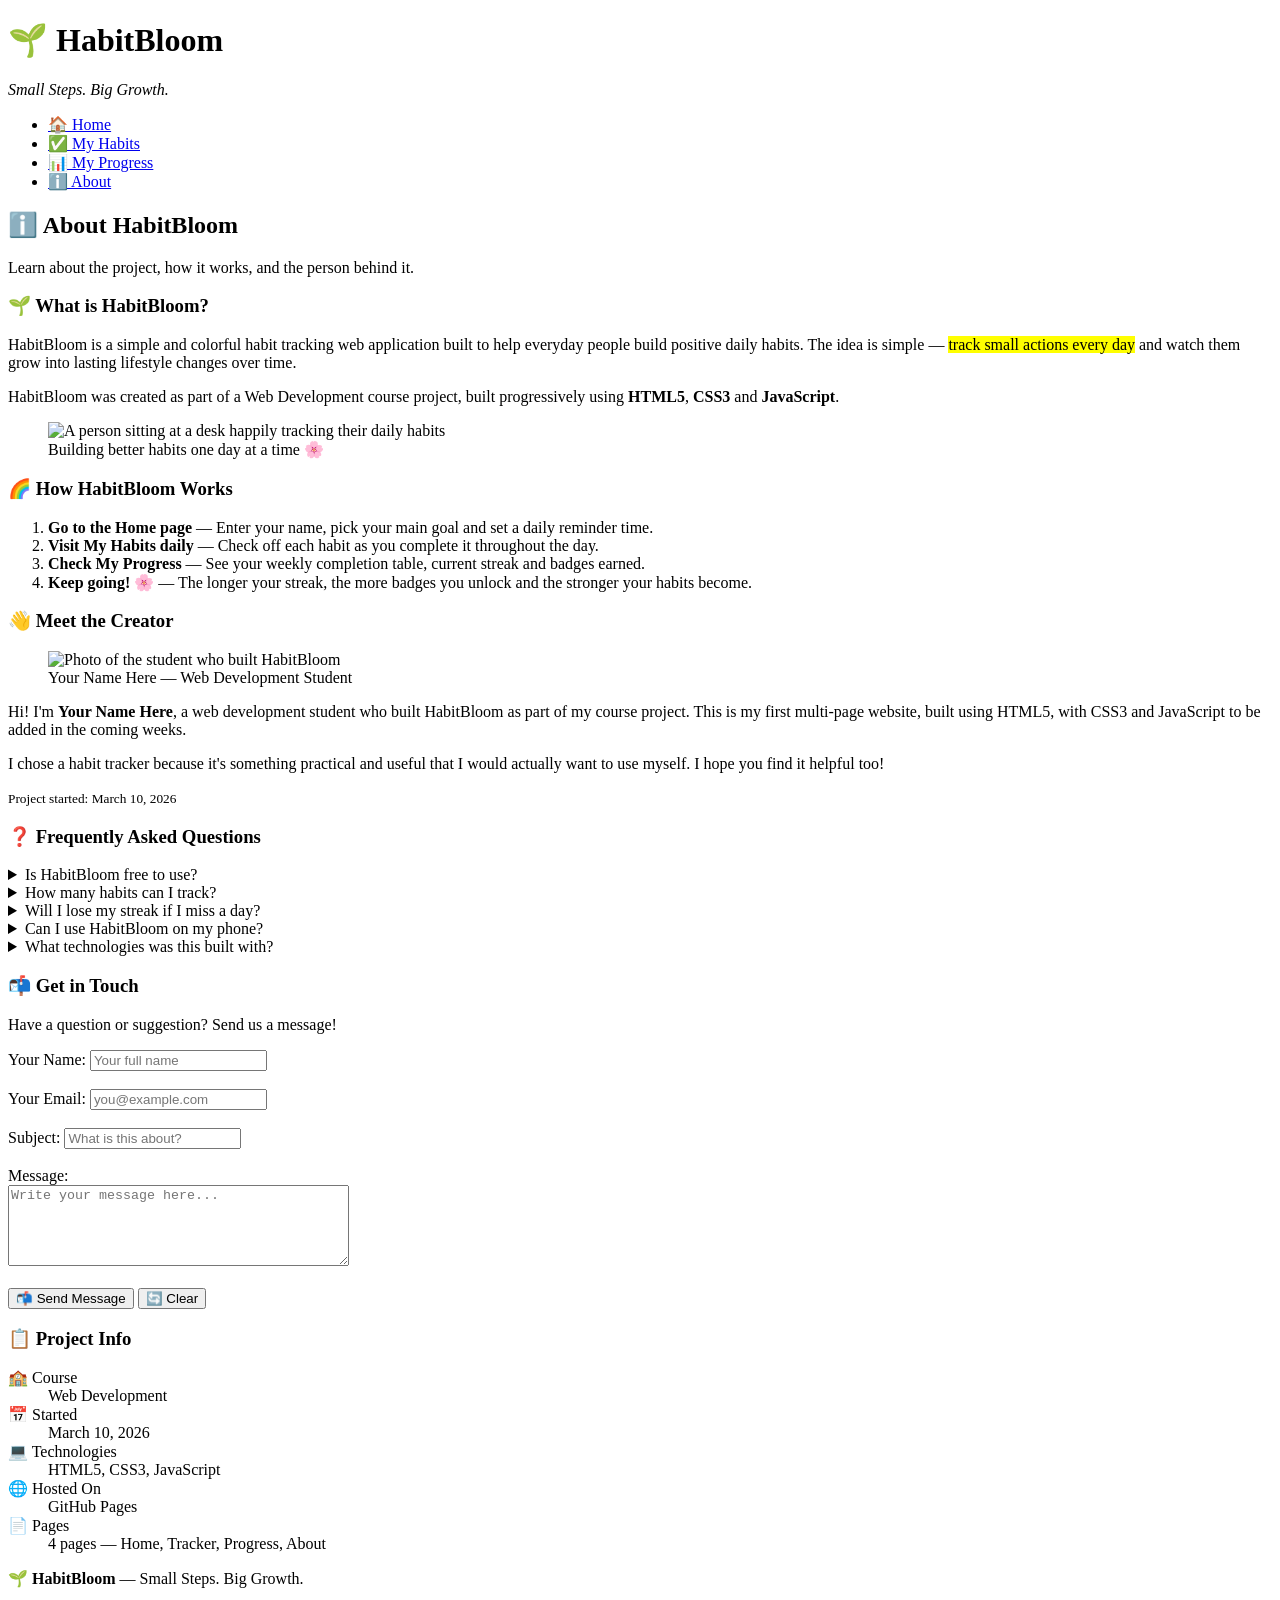
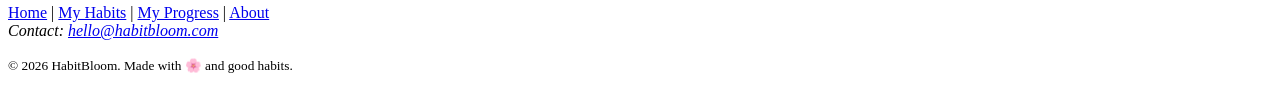
==== about.html @ acc13fea "Week 2 - All 4 HTML pages complete" ====
<!DOCTYPE html>
<!-- DOCTYPE tells the browser this is an HTML5 document -->
<html lang="en">

<head>
  <meta charset="UTF-8" />
  <meta name="viewport" content="width=device-width, initial-scale=1.0" />
  <meta name="description" content="HabitBloom - Learn about the app, how it works, and get in touch with us." />
  <meta name="author" content="Your Name Here" />
  <title>HabitBloom 🌱 | About</title>
  <!-- Stylesheet link — you will create this in Weeks 2-3 -->
  <!-- <link rel="stylesheet" href="style.css" /> -->
</head>

<body>

  <!-- ===== HEADER: Same across all pages ===== -->
  <header>
    <h1>🌱 HabitBloom</h1>
    <p><em>Small Steps. Big Growth.</em></p>

    <!-- NAV: Main navigation menu -->
    <nav>
      <ul>
        <li><a href="index.html">🏠 Home</a></li>
        <li><a href="tracker.html">✅ My Habits</a></li>
        <li><a href="progress.html">📊 My Progress</a></li>
        <li><a href="about.html">ℹ️ About</a></li>
      </ul>
    </nav>
  </header>

  <!-- ===== MAIN: Page content ===== -->
  <main>

    <!-- SECTION: Page heading -->
    <section id="about-header">
      <h2>ℹ️ About HabitBloom</h2>
      <p>Learn about the project, how it works, and the person behind it.</p>
    </section>

    <!-- SECTION: About the project -->
    <section id="about-project">
      <h3>🌱 What is HabitBloom?</h3>
      <p>
        HabitBloom is a simple and colorful habit tracking web application
        built to help everyday people build positive daily habits. The idea is
        simple — <mark>track small actions every day</mark> and watch them grow
        into lasting lifestyle changes over time.
      </p>
      <p>
        HabitBloom was created as part of a Web Development course project,
        built progressively using <strong>HTML5</strong>, <strong>CSS3</strong>
        and <strong>JavaScript</strong>.
      </p>

      <!-- FIGURE: About image -->
      <figure>
        <img
          src="images/about-banner.png"
          alt="A person sitting at a desk happily tracking their daily habits"
          width="500"
          height="250"
        />
        <figcaption>Building better habits one day at a time 🌸</figcaption>
      </figure>
    </section>

    <!-- SECTION: How it works — step by step -->
    <section id="how-it-works">
      <h3>🌈 How HabitBloom Works</h3>
      <ol>
        <li>
          <strong>Go to the Home page</strong> — Enter your name, pick your
          main goal and set a daily reminder time.
        </li>
        <li>
          <strong>Visit My Habits daily</strong> — Check off each habit as you
          complete it throughout the day.
        </li>
        <li>
          <strong>Check My Progress</strong> — See your weekly completion
          table, current streak and badges earned.
        </li>
        <li>
          <strong>Keep going! 🌸</strong> — The longer your streak, the more
          badges you unlock and the stronger your habits become.
        </li>
      </ol>
    </section>

    <!-- SECTION: Meet the creator -->
    <section id="meet-creator">
      <h3>👋 Meet the Creator</h3>

      <!-- ARTICLE: Student bio -->
      <article>
        <figure>
          <img
            src="images/creator-photo.png"
            alt="Photo of the student who built HabitBloom"
            width="150"
            height="150"
          />
          <figcaption>Your Name Here — Web Development Student</figcaption>
        </figure>
        <p>
          Hi! I'm <strong>Your Name Here</strong>, a web development student
          who built HabitBloom as part of my course project. This is my first
          multi-page website, built using HTML5, with CSS3 and JavaScript to
          be added in the coming weeks.
        </p>
        <p>
          I chose a habit tracker because it's something practical and useful
          that I would actually want to use myself. I hope you find it helpful
          too!
        </p>
        <!-- TIME: Project start date -->
        <p>
          <small>Project started: <time datetime="2026-03-10">March 10, 2026</time></small>
        </p>
      </article>
    </section>

    <!-- SECTION: FAQ -->
    <section id="faq">
      <h3>❓ Frequently Asked Questions</h3>

      <!-- DETAILS / SUMMARY: Expandable FAQ items -->
      <details>
        <summary>Is HabitBloom free to use?</summary>
        <p>Yes! HabitBloom is completely free. No account or credit card needed.</p>
      </details>

      <details>
        <summary>How many habits can I track?</summary>
        <p>You can track up to 10 habits at a time.</p>
      </details>

      <details>
        <summary>Will I lose my streak if I miss a day?</summary>
        <p>Yes, but don't worry — your best streak is always saved on your progress page.</p>
      </details>

      <details>
        <summary>Can I use HabitBloom on my phone?</summary>
        <p>Absolutely! HabitBloom is designed to work on all screen sizes.</p>
      </details>

      <details>
        <summary>What technologies was this built with?</summary>
        <p>
          HabitBloom is built with HTML5 (Week 1-2), CSS3 (Week 2-3) and
          JavaScript (Week 4-5) as part of a web development course project.
        </p>
      </details>
    </section>

    <!-- SECTION: Contact form -->
    <section id="contact">
      <h3>📬 Get in Touch</h3>
      <p>Have a question or suggestion? Send us a message!</p>

      <form action="about.html" method="get">

        <!-- Name -->
        <label for="contactName">Your Name:</label>
        <input
          type="text"
          id="contactName"
          name="contactName"
          placeholder="Your full name"
          maxlength="50"
          required
        />
        <br /><br />

        <!-- Email -->
        <label for="contactEmail">Your Email:</label>
        <input
          type="email"
          id="contactEmail"
          name="contactEmail"
          placeholder="you@example.com"
          required
        />
        <br /><br />

        <!-- Subject -->
        <label for="contactSubject">Subject:</label>
        <input
          type="text"
          id="contactSubject"
          name="contactSubject"
          list="subjectOptions"
          placeholder="What is this about?"
        />
        <datalist id="subjectOptions">
          <option value="General Question"></option>
          <option value="Bug Report"></option>
          <option value="Feature Suggestion"></option>
          <option value="Other"></option>
        </datalist>
        <br /><br />

        <!-- Message -->
        <label for="contactMessage">Message:</label>
        <br />
        <textarea
          id="contactMessage"
          name="contactMessage"
          rows="5"
          cols="40"
          placeholder="Write your message here..."
          maxlength="500"
          required
        ></textarea>
        <br /><br />

        <button type="submit">📬 Send Message</button>
        <button type="reset">🔄 Clear</button>
      </form>
    </section>

    <!-- ASIDE: Project info summary -->
    <aside>
      <h3>📋 Project Info</h3>
      <dl>
        <dt>🏫 Course</dt>
        <dd>Web Development</dd>

        <dt>📅 Started</dt>
        <dd><time datetime="2026-03-10">March 10, 2026</time></dd>

        <dt>💻 Technologies</dt>
        <dd>HTML5, CSS3, JavaScript</dd>

        <dt>🌐 Hosted On</dt>
        <dd>GitHub Pages</dd>

        <dt>📄 Pages</dt>
        <dd>4 pages — Home, Tracker, Progress, About</dd>
      </dl>
    </aside>

  </main>

  <!-- ===== FOOTER: Same across all pages ===== -->
  <footer>
    <p>🌱 <strong>HabitBloom</strong> — Small Steps. Big Growth.</p>
    <nav>
      <a href="index.html">Home</a> |
      <a href="tracker.html">My Habits</a> |
      <a href="progress.html">My Progress</a> |
      <a href="about.html">About</a>
    </nav>
    <address>
      Contact: <a href="mailto:hello@habitbloom.com">hello@habitbloom.com</a>
    </address>
    <p>
      <small>&copy; <time datetime="2026">2026</time> HabitBloom. Made with 🌸 and good habits.</small>
    </p>
  </footer>

</body>
</html>
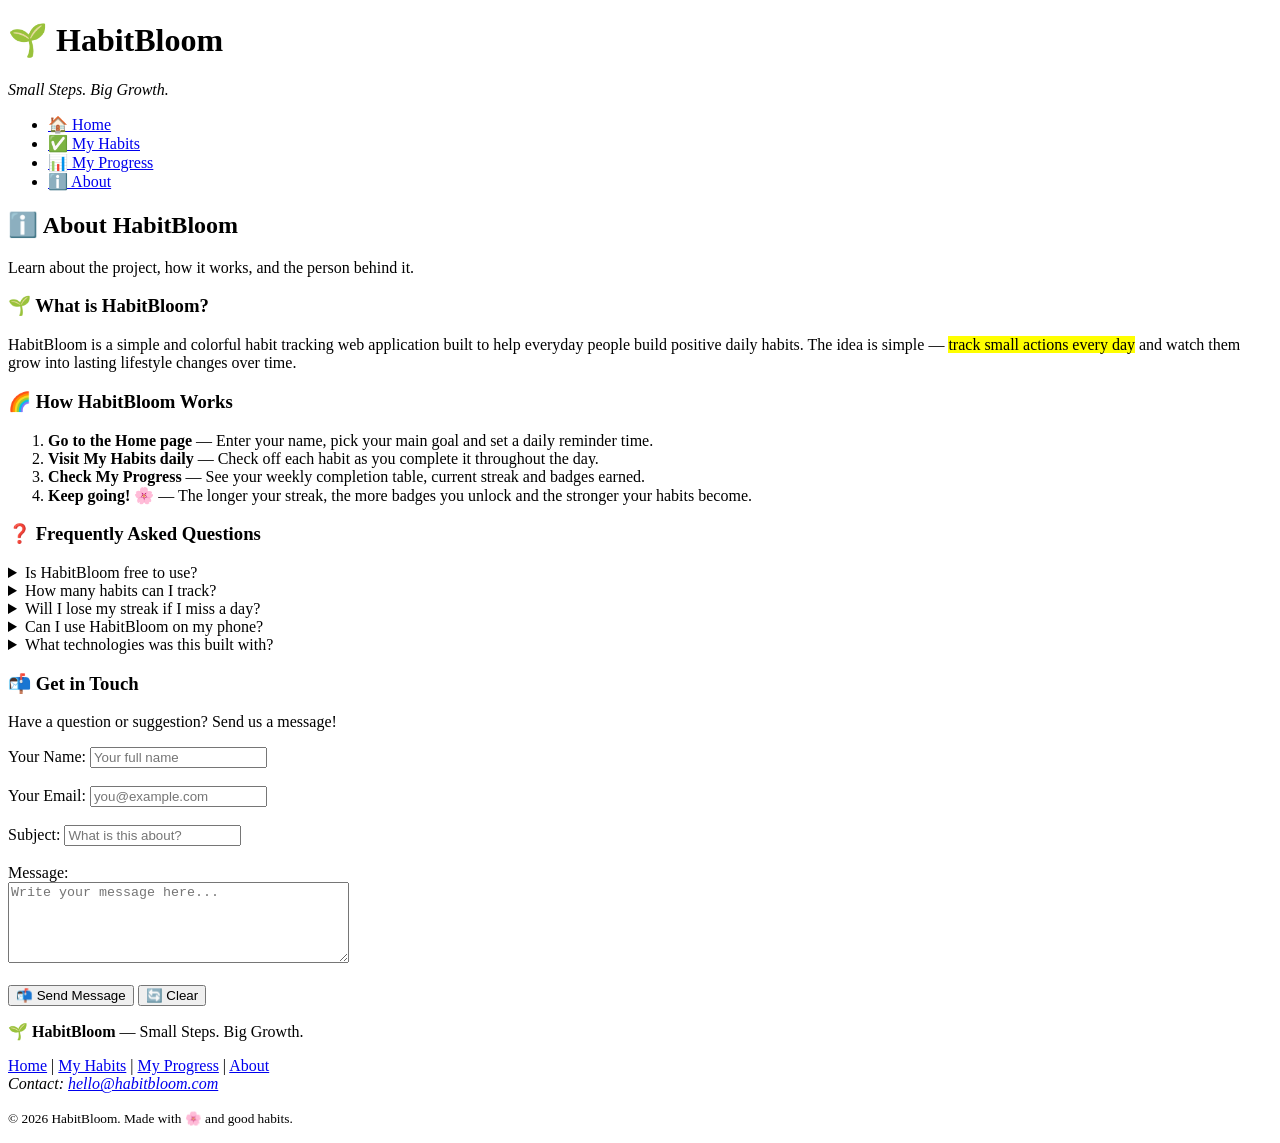
==== commit 3f607d39: "made changes to the about page" ====
--- a/about.html
+++ b/about.html
@@ -48,22 +48,6 @@
         simple — <mark>track small actions every day</mark> and watch them grow
         into lasting lifestyle changes over time.
       </p>
-      <p>
-        HabitBloom was created as part of a Web Development course project,
-        built progressively using <strong>HTML5</strong>, <strong>CSS3</strong>
-        and <strong>JavaScript</strong>.
-      </p>
-
-      <!-- FIGURE: About image -->
-      <figure>
-        <img
-          src="images/about-banner.png"
-          alt="A person sitting at a desk happily tracking their daily habits"
-          width="500"
-          height="250"
-        />
-        <figcaption>Building better habits one day at a time 🌸</figcaption>
-      </figure>
     </section>
 
     <!-- SECTION: How it works — step by step -->
@@ -87,39 +71,6 @@
           badges you unlock and the stronger your habits become.
         </li>
       </ol>
-    </section>
-
-    <!-- SECTION: Meet the creator -->
-    <section id="meet-creator">
-      <h3>👋 Meet the Creator</h3>
-
-      <!-- ARTICLE: Student bio -->
-      <article>
-        <figure>
-          <img
-            src="images/creator-photo.png"
-            alt="Photo of the student who built HabitBloom"
-            width="150"
-            height="150"
-          />
-          <figcaption>Your Name Here — Web Development Student</figcaption>
-        </figure>
-        <p>
-          Hi! I'm <strong>Your Name Here</strong>, a web development student
-          who built HabitBloom as part of my course project. This is my first
-          multi-page website, built using HTML5, with CSS3 and JavaScript to
-          be added in the coming weeks.
-        </p>
-        <p>
-          I chose a habit tracker because it's something practical and useful
-          that I would actually want to use myself. I hope you find it helpful
-          too!
-        </p>
-        <!-- TIME: Project start date -->
-        <p>
-          <small>Project started: <time datetime="2026-03-10">March 10, 2026</time></small>
-        </p>
-      </article>
     </section>
 
     <!-- SECTION: FAQ -->
@@ -222,27 +173,6 @@
       </form>
     </section>
 
-    <!-- ASIDE: Project info summary -->
-    <aside>
-      <h3>📋 Project Info</h3>
-      <dl>
-        <dt>🏫 Course</dt>
-        <dd>Web Development</dd>
-
-        <dt>📅 Started</dt>
-        <dd><time datetime="2026-03-10">March 10, 2026</time></dd>
-
-        <dt>💻 Technologies</dt>
-        <dd>HTML5, CSS3, JavaScript</dd>
-
-        <dt>🌐 Hosted On</dt>
-        <dd>GitHub Pages</dd>
-
-        <dt>📄 Pages</dt>
-        <dd>4 pages — Home, Tracker, Progress, About</dd>
-      </dl>
-    </aside>
-
   </main>
 
   <!-- ===== FOOTER: Same across all pages ===== -->
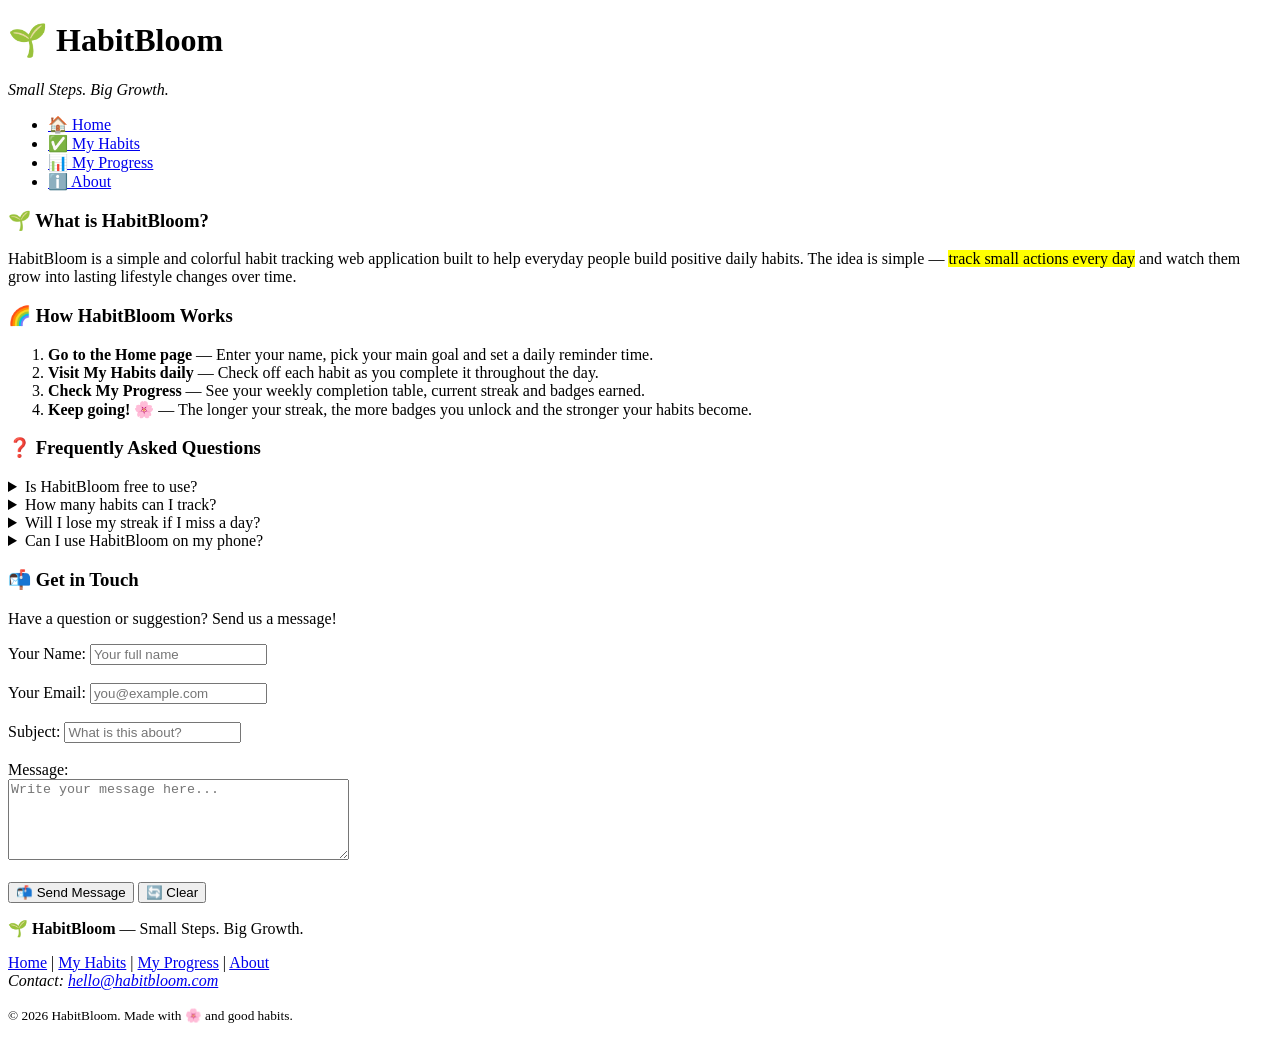
==== commit 15b05021: "made changes to the about page" ====
--- a/about.html
+++ b/about.html
@@ -35,8 +35,8 @@
 
     <!-- SECTION: Page heading -->
     <section id="about-header">
-      <h2>ℹ️ About HabitBloom</h2>
-      <p>Learn about the project, how it works, and the person behind it.</p>
+      <!-- <h2>ℹ️ About HabitBloom</h2> -->
+     <!-- <p>Learn about the project, how it works, and the person behind it.</p>-->
     </section>
 
     <!-- SECTION: About the project -->
@@ -97,7 +97,7 @@
         <summary>Can I use HabitBloom on my phone?</summary>
         <p>Absolutely! HabitBloom is designed to work on all screen sizes.</p>
       </details>
-
+<!--
       <details>
         <summary>What technologies was this built with?</summary>
         <p>
@@ -106,6 +106,7 @@
         </p>
       </details>
     </section>
+    -->
 
     <!-- SECTION: Contact form -->
     <section id="contact">
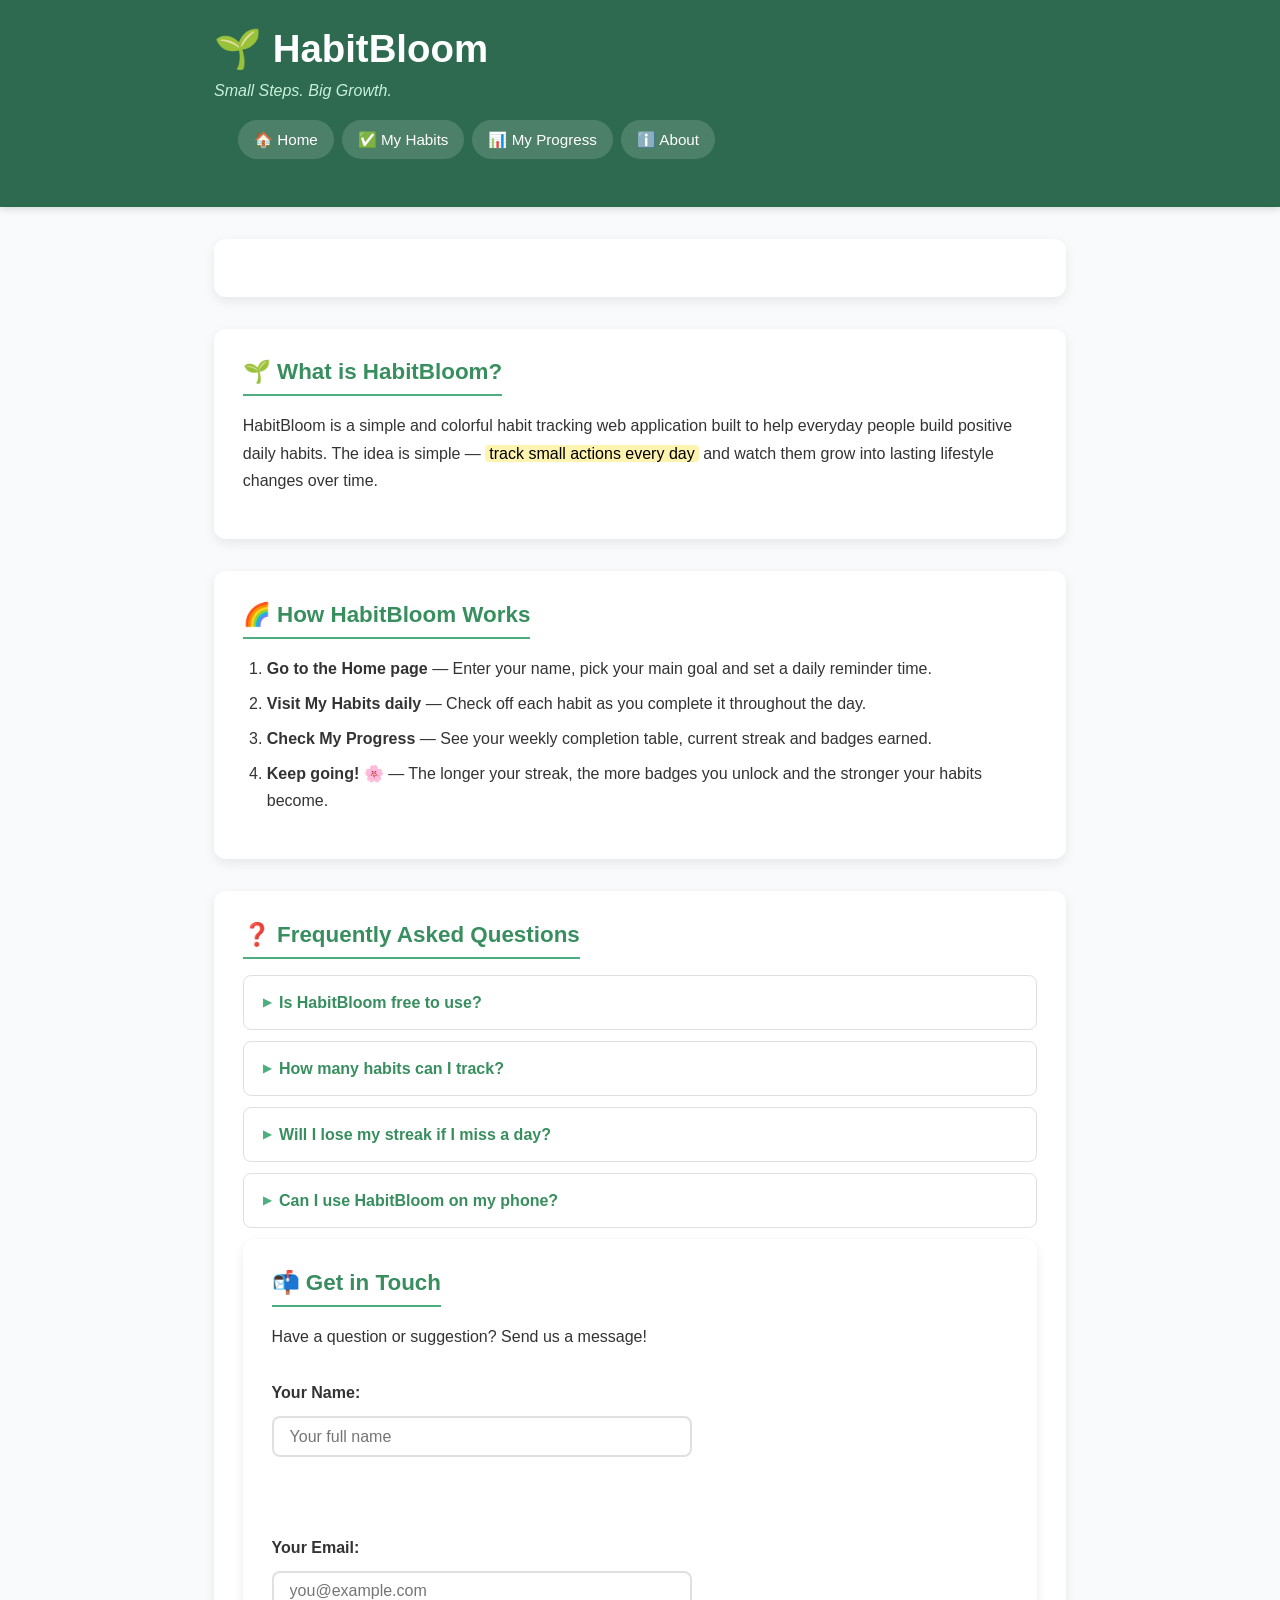
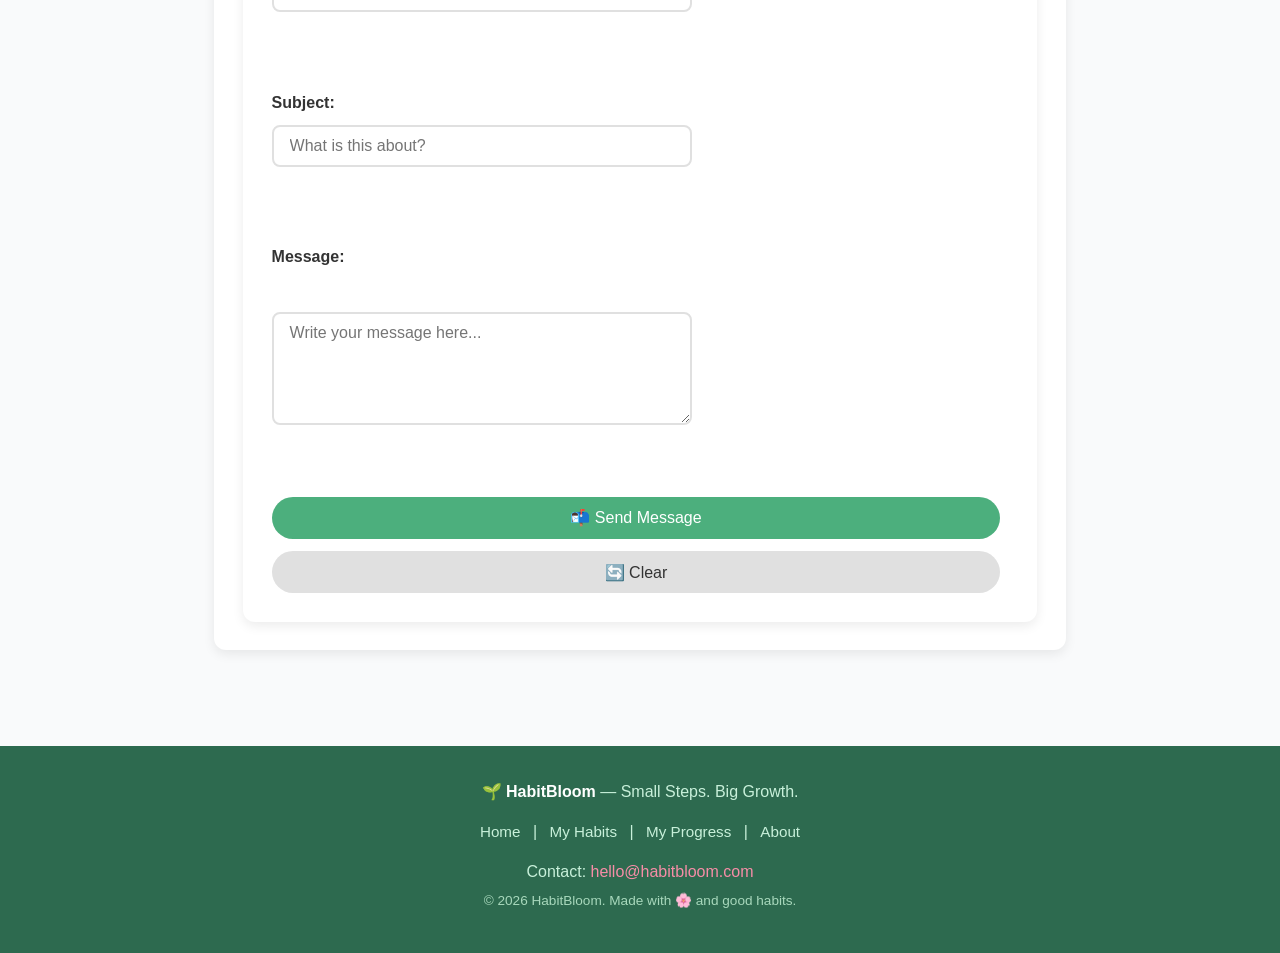
==== commit 4bb3a97d: "Week 3 - Added CSS3 styling" ====
--- a/about.html
+++ b/about.html
@@ -8,7 +8,7 @@
   <meta name="description" content="HabitBloom - Learn about the app, how it works, and get in touch with us." />
   <meta name="author" content="Your Name Here" />
   <title>HabitBloom 🌱 | About</title>
-  <!-- Stylesheet link — you will create this in Weeks 2-3 -->
+  <link rel="stylesheet" href="style.css" />
   <!-- <link rel="stylesheet" href="style.css" /> -->
 </head>
 
--- a/style.css
+++ b/style.css
@@ -0,0 +1,759 @@
+:root {
+  --color-primary: #4caf7d;       /* Main green */
+  --color-primary-dark: #388e5e;  /* Darker green for hover */
+  --color-accent: #f78da7;        /* Pink accent */
+  --color-accent-dark: #e05c7e;   /* Darker pink for hover */
+  --color-bg: #f9fafb;            /* Page background */
+  --color-white: #ffffff;
+  --color-text: #333333;          /* Main text color */
+  --color-text-light: #666666;    /* Lighter text */
+  --color-border: #e0e0e0;        /* Card borders */
+  --color-header-bg: #2d6a4f;     /* Dark green header */
+  --color-footer-bg: #2d6a4f;     /* Dark green footer */
+  --font-main: 'Segoe UI', Tahoma, Geneva, Verdana, sans-serif;
+  --border-radius: 12px;          /* Rounded corners */
+  --shadow: 0 4px 12px rgba(0, 0, 0, 0.08); /* Subtle card shadow */
+  --transition: 0.3s ease;        /* Smooth hover transitions */
+}
+
+/* =============================================
+   2. GLOBAL / RESET STYLES
+   Applies to every element on every page
+   ============================================= */
+* {
+  /* Remove default browser margin and padding */
+  margin: 0;
+  padding: 0;
+  /* Makes width calculations include padding */
+  box-sizing: border-box;
+}
+
+body {
+  font-family: var(--font-main);
+  background-color: var(--color-bg);
+  color: var(--color-text);
+  /* Comfortable line spacing for readability */
+  line-height: 1.7;
+  font-size: 16px;
+}
+
+/* Smooth scrolling when clicking anchor links */
+html {
+  scroll-behavior: smooth;
+}
+
+/* Make all images responsive by default */
+img {
+  max-width: 100%;
+  height: auto;
+  display: block;
+}
+
+/* =============================================
+   3. TYPOGRAPHY
+   Headings, paragraphs and text styles
+   ============================================= */
+h1, h2, h3, h4 {
+  color: var(--color-text);
+  line-height: 1.3;
+  margin-bottom: 0.5rem;
+}
+
+h1 { font-size: 2.2rem; }
+h2 { font-size: 1.8rem; }
+h3 { font-size: 1.4rem; }
+h4 { font-size: 1.1rem; }
+
+p {
+  margin-bottom: 1rem;
+  color: var(--color-text);
+}
+
+a {
+  color: var(--color-primary);
+  text-decoration: none;
+  /* Smooth color change on hover */
+  transition: color var(--transition);
+}
+
+a:hover {
+  color: var(--color-primary-dark);
+  text-decoration: underline;
+}
+
+small {
+  color: var(--color-text-light);
+  font-size: 0.85rem;
+}
+
+mark {
+  background-color: #fff3b0;
+  padding: 0 4px;
+  border-radius: 4px;
+}
+
+blockquote {
+  border-left: 4px solid var(--color-accent);
+  padding: 1rem 1.5rem;
+  background-color: #fff5f8;
+  border-radius: 0 var(--border-radius) var(--border-radius) 0;
+  margin: 1rem 0;
+  font-style: italic;
+  color: var(--color-text-light);
+}
+
+blockquote footer {
+  margin-top: 0.5rem;
+  font-size: 0.9rem;
+  color: var(--color-text-light);
+  font-style: normal;
+}
+
+hr {
+  border: none;
+  border-top: 1px solid var(--color-border);
+  margin: 1.5rem 0;
+}
+
+/* =============================================
+   4. LAYOUT — PAGE WRAPPER
+   Centers content and limits max width
+   ============================================= */
+header, main, footer {
+  max-width: 900px;
+  margin: 0 auto;
+  padding: 0 1.5rem;
+}
+
+/* =============================================
+   5. HEADER
+   ============================================= */
+header {
+  background-color: var(--color-header-bg);
+  color: var(--color-white);
+  /* Stretch header full width then center content */
+  max-width: 100%;
+  padding: 1.5rem 0;
+  margin-bottom: 2rem;
+  /* Subtle shadow below header */
+  box-shadow: 0 2px 8px rgba(0,0,0,0.15);
+}
+
+header > * {
+  max-width: 900px;
+  margin: 0 auto;
+  padding: 0 1.5rem;
+}
+
+header h1 {
+  color: var(--color-white);
+  font-size: 2.4rem;
+  margin-bottom: 0.2rem;
+}
+
+header p {
+  color: #c8f0da;
+  margin-bottom: 1rem;
+  font-size: 1rem;
+}
+
+/* =============================================
+   6. NAVIGATION
+   ============================================= */
+nav ul {
+  /* Display nav links in a horizontal row */
+  display: flex;
+  list-style: none;
+  gap: 0.5rem;
+  flex-wrap: wrap;
+}
+
+header nav ul li a {
+  color: var(--color-white);
+  background-color: rgba(255,255,255,0.15);
+  padding: 0.4rem 1rem;
+  border-radius: 20px;
+  font-size: 0.95rem;
+  transition: background-color var(--transition), color var(--transition);
+  text-decoration: none;
+  display: inline-block;
+}
+
+header nav ul li a:hover {
+  background-color: var(--color-accent);
+  color: var(--color-white);
+  text-decoration: none;
+}
+
+/* =============================================
+   7. MAIN CONTENT AREA
+   ============================================= */
+main {
+  display: flex;
+  flex-direction: column;
+  gap: 2rem;
+  padding-bottom: 3rem;
+}
+
+/* =============================================
+   8. SECTIONS
+   ============================================= */
+section {
+  background-color: var(--color-white);
+  border-radius: var(--border-radius);
+  padding: 1.8rem;
+  box-shadow: var(--shadow);
+}
+
+section h2, section h3 {
+  color: var(--color-primary-dark);
+  margin-bottom: 1rem;
+  padding-bottom: 0.5rem;
+  /* Green underline on section headings */
+  border-bottom: 2px solid var(--color-primary);
+  display: inline-block;
+}
+
+/* =============================================
+   9. HERO SECTION
+   ============================================= */
+#hero {
+  background: linear-gradient(135deg, #e8f5e9, #fce4ec);
+  text-align: center;
+  padding: 3rem 2rem;
+}
+
+#hero h2 {
+  font-size: 2rem;
+  color: var(--color-primary-dark);
+  border: none;
+  display: block;
+}
+
+#hero p {
+  font-size: 1.1rem;
+  color: var(--color-text-light);
+  max-width: 600px;
+  margin: 0 auto 1.5rem;
+}
+
+#hero figure {
+  margin: 1.5rem auto;
+  max-width: 600px;
+  border-radius: var(--border-radius);
+  overflow: hidden;
+}
+
+/* =============================================
+   10. BUTTONS
+   ============================================= */
+button, input[type="submit"] {
+  background-color: var(--color-primary);
+  color: var(--color-white);
+  border: none;
+  padding: 0.7rem 1.8rem;
+  border-radius: 25px;
+  font-size: 1rem;
+  cursor: pointer;
+  /* Smooth background and lift effect on hover */
+  transition: background-color var(--transition), transform var(--transition);
+  margin-right: 0.5rem;
+  margin-top: 0.5rem;
+}
+
+button:hover, input[type="submit"]:hover {
+  background-color: var(--color-primary-dark);
+  /* Lifts the button slightly on hover */
+  transform: translateY(-2px);
+}
+
+/* Reset button styled differently */
+button[type="reset"] {
+  background-color: var(--color-border);
+  color: var(--color-text);
+}
+
+button[type="reset"]:hover {
+  background-color: #c0c0c0;
+}
+
+/* =============================================
+   11. FORMS
+   ============================================= */
+form {
+  display: flex;
+  flex-direction: column;
+  gap: 0.3rem;
+}
+
+label {
+  font-weight: 600;
+  color: var(--color-text);
+  margin-top: 0.8rem;
+  display: block;
+}
+
+input[type="text"],
+input[type="email"],
+input[type="number"],
+input[type="time"],
+select,
+textarea {
+  width: 100%;
+  max-width: 420px;
+  padding: 0.6rem 1rem;
+  border: 2px solid var(--color-border);
+  border-radius: 8px;
+  font-size: 1rem;
+  font-family: var(--font-main);
+  /* Smooth border color change on focus */
+  transition: border-color var(--transition);
+  background-color: var(--color-white);
+  margin-top: 0.3rem;
+}
+
+input:focus,
+select:focus,
+textarea:focus {
+  /* Green border when user clicks into a field */
+  border-color: var(--color-primary);
+  outline: none;
+}
+
+textarea {
+  resize: vertical;
+  min-height: 100px;
+}
+
+fieldset {
+  border: 2px solid var(--color-border);
+  border-radius: 8px;
+  padding: 1rem;
+  margin-top: 0.5rem;
+}
+
+legend {
+  font-weight: 600;
+  color: var(--color-primary-dark);
+  padding: 0 0.5rem;
+}
+
+/* Checkbox and radio spacing */
+input[type="checkbox"],
+input[type="radio"] {
+  margin-right: 0.5rem;
+  accent-color: var(--color-primary);
+  width: auto;
+}
+
+/* =============================================
+   12. ARTICLE CARDS (Habit Cards)
+   ============================================= */
+article {
+  background-color: var(--color-white);
+  border: 1px solid var(--color-border);
+  border-radius: var(--border-radius);
+  padding: 1.2rem 1.5rem;
+  margin-bottom: 1rem;
+  /* Lift effect on hover */
+  transition: transform var(--transition), box-shadow var(--transition);
+  border-left: 4px solid var(--color-primary);
+}
+
+article:hover {
+  transform: translateY(-3px);
+  box-shadow: 0 8px 20px rgba(0,0,0,0.1);
+}
+
+article h3, article h4 {
+  color: var(--color-primary-dark);
+  margin-bottom: 0.4rem;
+}
+
+/* =============================================
+   13. PROGRESS BARS
+   ============================================= */
+progress {
+  width: 100%;
+  max-width: 420px;
+  height: 14px;
+  border-radius: 10px;
+  border: none;
+  overflow: hidden;
+  display: block;
+  margin: 0.4rem 0;
+}
+
+/* WebKit browsers (Chrome, Safari) */
+progress::-webkit-progress-bar {
+  background-color: #e8f5e9;
+  border-radius: 10px;
+}
+
+progress::-webkit-progress-value {
+  background-color: var(--color-primary);
+  border-radius: 10px;
+  /* Smooth fill animation */
+  transition: width 0.5s ease;
+}
+
+/* Firefox */
+progress::-moz-progress-bar {
+  background-color: var(--color-primary);
+  border-radius: 10px;
+}
+
+/* =============================================
+   14. METER BARS
+   ============================================= */
+meter {
+  width: 100%;
+  max-width: 420px;
+  height: 14px;
+  display: block;
+  margin: 0.4rem 0;
+}
+
+meter::-webkit-meter-bar {
+  background-color: #e8f5e9;
+  border-radius: 10px;
+  border: none;
+}
+
+meter::-webkit-meter-optimum-value {
+  background-color: var(--color-primary);
+  border-radius: 10px;
+}
+
+meter::-webkit-meter-suboptimum-value {
+  background-color: #fdd835;
+  border-radius: 10px;
+}
+
+/* =============================================
+   15. TABLES
+   ============================================= */
+table {
+  width: 100%;
+  border-collapse: collapse;
+  margin-top: 1rem;
+  font-size: 0.95rem;
+  border-radius: var(--border-radius);
+  overflow: hidden;
+  box-shadow: var(--shadow);
+}
+
+caption {
+  font-weight: 600;
+  color: var(--color-text-light);
+  margin-bottom: 0.5rem;
+  text-align: left;
+  font-size: 0.9rem;
+}
+
+thead {
+  background-color: var(--color-primary);
+  color: var(--color-white);
+}
+
+thead th {
+  padding: 0.8rem 1rem;
+  text-align: center;
+  font-weight: 600;
+}
+
+tbody tr {
+  border-bottom: 1px solid var(--color-border);
+  /* Alternating row colors */
+  transition: background-color var(--transition);
+}
+
+tbody tr:nth-child(even) {
+  background-color: #f1f8f4;
+}
+
+tbody tr:hover {
+  background-color: #e8f5e9;
+}
+
+tbody td {
+  padding: 0.75rem 1rem;
+  text-align: center;
+}
+
+tfoot {
+  background-color: #e8f5e9;
+  font-weight: 600;
+}
+
+tfoot td {
+  padding: 0.75rem 1rem;
+  text-align: center;
+}
+
+/* =============================================
+   16. ASIDE
+   ============================================= */
+aside {
+  background-color: #fff8fb;
+  border: 1px solid #f8d7e3;
+  border-radius: var(--border-radius);
+  padding: 1.5rem;
+  box-shadow: var(--shadow);
+}
+
+aside h3 {
+  color: var(--color-accent-dark);
+  border-bottom: 2px solid var(--color-accent);
+  padding-bottom: 0.4rem;
+  display: inline-block;
+  margin-bottom: 1rem;
+}
+
+aside ul {
+  padding-left: 1.2rem;
+}
+
+aside ul li {
+  margin-bottom: 0.5rem;
+  color: var(--color-text);
+}
+
+/* =============================================
+   17. DETAILS / SUMMARY (FAQ)
+   ============================================= */
+details {
+  background-color: var(--color-white);
+  border: 1px solid var(--color-border);
+  border-radius: 8px;
+  padding: 0.8rem 1.2rem;
+  margin-bottom: 0.7rem;
+  transition: background-color var(--transition);
+}
+
+details[open] {
+  background-color: #f1f8f4;
+  border-color: var(--color-primary);
+}
+
+summary {
+  font-weight: 600;
+  color: var(--color-primary-dark);
+  cursor: pointer;
+  list-style: none;
+  display: flex;
+  align-items: center;
+  gap: 0.5rem;
+}
+
+/* Custom arrow icon for summary */
+summary::before {
+  content: '▶';
+  font-size: 0.7rem;
+  color: var(--color-primary);
+  transition: transform var(--transition);
+}
+
+details[open] summary::before {
+  transform: rotate(90deg);
+}
+
+details p {
+  margin-top: 0.7rem;
+  color: var(--color-text-light);
+  font-size: 0.95rem;
+}
+
+/* =============================================
+   18. DEFINITION LISTS
+   ============================================= */
+dl {
+  display: grid;
+  grid-template-columns: auto 1fr;
+  gap: 0.4rem 1.5rem;
+  margin-top: 0.5rem;
+}
+
+dt {
+  font-weight: 700;
+  color: var(--color-primary-dark);
+}
+
+dd {
+  color: var(--color-text);
+}
+
+/* =============================================
+   19. FIGURE & FIGCAPTION
+   ============================================= */
+figure {
+  margin: 1rem 0;
+  text-align: center;
+}
+
+figure img {
+  border-radius: var(--border-radius);
+  margin: 0 auto;
+  box-shadow: var(--shadow);
+}
+
+figcaption {
+  font-size: 0.88rem;
+  color: var(--color-text-light);
+  margin-top: 0.5rem;
+  font-style: italic;
+}
+
+/* =============================================
+   20. FOOTER
+   ============================================= */
+footer {
+  background-color: var(--color-footer-bg);
+  color: #c8f0da;
+  text-align: center;
+  padding: 2rem 1.5rem;
+  margin-top: 3rem;
+  max-width: 100%;
+}
+
+footer p {
+  color: #c8f0da;
+  margin-bottom: 0.5rem;
+}
+
+footer strong {
+  color: var(--color-white);
+}
+
+footer nav {
+  margin: 0.8rem 0;
+  max-width: 100%;
+  padding: 0;
+}
+
+footer nav a {
+  color: #c8f0da;
+  margin: 0 0.5rem;
+  font-size: 0.95rem;
+  transition: color var(--transition);
+  text-decoration: none;
+}
+
+footer nav a:hover {
+  color: var(--color-accent);
+  text-decoration: none;
+}
+
+footer address {
+  font-style: normal;
+  margin-top: 0.5rem;
+}
+
+footer address a {
+  color: var(--color-accent);
+}
+
+footer address a:hover {
+  color: #ffb3c6;
+}
+
+footer small {
+  color: #a8d8bc;
+  font-size: 0.85rem;
+}
+
+/* =============================================
+   21. LISTS
+   ============================================= */
+ul, ol {
+  padding-left: 1.5rem;
+  margin-bottom: 1rem;
+}
+
+ul li, ol li {
+  margin-bottom: 0.5rem;
+  color: var(--color-text);
+}
+
+/* =============================================
+   22. RESPONSIVE DESIGN — MEDIA QUERIES
+   Makes the site work well on smaller screens
+   ============================================= */
+
+/* Tablet — screens 768px and below */
+@media (max-width: 768px) {
+
+  h1 { font-size: 1.8rem; }
+  h2 { font-size: 1.5rem; }
+  h3 { font-size: 1.2rem; }
+
+  header, main, footer {
+    padding: 0 1rem;
+  }
+
+  /* Stack nav links vertically on small screens */
+  nav ul {
+    flex-direction: column;
+    gap: 0.4rem;
+  }
+
+  header nav ul li a {
+    display: block;
+    text-align: center;
+  }
+
+  #hero {
+    padding: 2rem 1rem;
+  }
+
+  #hero h2 {
+    font-size: 1.5rem;
+  }
+
+  section {
+    padding: 1.2rem;
+  }
+
+  input[type="text"],
+  input[type="email"],
+  input[type="number"],
+  input[type="time"],
+  select,
+  textarea,
+  progress,
+  meter {
+    max-width: 100%;
+  }
+
+  table {
+    font-size: 0.82rem;
+  }
+
+  thead th, tbody td, tfoot td {
+    padding: 0.5rem 0.4rem;
+  }
+}
+
+/* Mobile — screens 480px and below */
+@media (max-width: 480px) {
+
+  h1 { font-size: 1.5rem; }
+  h2 { font-size: 1.3rem; }
+
+  button {
+    width: 100%;
+    margin-right: 0;
+  }
+
+  article {
+    padding: 1rem;
+  }
+
+  dl {
+    grid-template-columns: 1fr;
+  }
+
+  dt {
+    margin-top: 0.5rem;
+  }
+}
--- a/style.css
+++ b/style.css
@@ -0,0 +1,759 @@
+:root {
+  --color-primary: #4caf7d;       /* Main green */
+  --color-primary-dark: #388e5e;  /* Darker green for hover */
+  --color-accent: #f78da7;        /* Pink accent */
+  --color-accent-dark: #e05c7e;   /* Darker pink for hover */
+  --color-bg: #f9fafb;            /* Page background */
+  --color-white: #ffffff;
+  --color-text: #333333;          /* Main text color */
+  --color-text-light: #666666;    /* Lighter text */
+  --color-border: #e0e0e0;        /* Card borders */
+  --color-header-bg: #2d6a4f;     /* Dark green header */
+  --color-footer-bg: #2d6a4f;     /* Dark green footer */
+  --font-main: 'Segoe UI', Tahoma, Geneva, Verdana, sans-serif;
+  --border-radius: 12px;          /* Rounded corners */
+  --shadow: 0 4px 12px rgba(0, 0, 0, 0.08); /* Subtle card shadow */
+  --transition: 0.3s ease;        /* Smooth hover transitions */
+}
+
+/* =============================================
+   2. GLOBAL / RESET STYLES
+   Applies to every element on every page
+   ============================================= */
+* {
+  /* Remove default browser margin and padding */
+  margin: 0;
+  padding: 0;
+  /* Makes width calculations include padding */
+  box-sizing: border-box;
+}
+
+body {
+  font-family: var(--font-main);
+  background-color: var(--color-bg);
+  color: var(--color-text);
+  /* Comfortable line spacing for readability */
+  line-height: 1.7;
+  font-size: 16px;
+}
+
+/* Smooth scrolling when clicking anchor links */
+html {
+  scroll-behavior: smooth;
+}
+
+/* Make all images responsive by default */
+img {
+  max-width: 100%;
+  height: auto;
+  display: block;
+}
+
+/* =============================================
+   3. TYPOGRAPHY
+   Headings, paragraphs and text styles
+   ============================================= */
+h1, h2, h3, h4 {
+  color: var(--color-text);
+  line-height: 1.3;
+  margin-bottom: 0.5rem;
+}
+
+h1 { font-size: 2.2rem; }
+h2 { font-size: 1.8rem; }
+h3 { font-size: 1.4rem; }
+h4 { font-size: 1.1rem; }
+
+p {
+  margin-bottom: 1rem;
+  color: var(--color-text);
+}
+
+a {
+  color: var(--color-primary);
+  text-decoration: none;
+  /* Smooth color change on hover */
+  transition: color var(--transition);
+}
+
+a:hover {
+  color: var(--color-primary-dark);
+  text-decoration: underline;
+}
+
+small {
+  color: var(--color-text-light);
+  font-size: 0.85rem;
+}
+
+mark {
+  background-color: #fff3b0;
+  padding: 0 4px;
+  border-radius: 4px;
+}
+
+blockquote {
+  border-left: 4px solid var(--color-accent);
+  padding: 1rem 1.5rem;
+  background-color: #fff5f8;
+  border-radius: 0 var(--border-radius) var(--border-radius) 0;
+  margin: 1rem 0;
+  font-style: italic;
+  color: var(--color-text-light);
+}
+
+blockquote footer {
+  margin-top: 0.5rem;
+  font-size: 0.9rem;
+  color: var(--color-text-light);
+  font-style: normal;
+}
+
+hr {
+  border: none;
+  border-top: 1px solid var(--color-border);
+  margin: 1.5rem 0;
+}
+
+/* =============================================
+   4. LAYOUT — PAGE WRAPPER
+   Centers content and limits max width
+   ============================================= */
+header, main, footer {
+  max-width: 900px;
+  margin: 0 auto;
+  padding: 0 1.5rem;
+}
+
+/* =============================================
+   5. HEADER
+   ============================================= */
+header {
+  background-color: var(--color-header-bg);
+  color: var(--color-white);
+  /* Stretch header full width then center content */
+  max-width: 100%;
+  padding: 1.5rem 0;
+  margin-bottom: 2rem;
+  /* Subtle shadow below header */
+  box-shadow: 0 2px 8px rgba(0,0,0,0.15);
+}
+
+header > * {
+  max-width: 900px;
+  margin: 0 auto;
+  padding: 0 1.5rem;
+}
+
+header h1 {
+  color: var(--color-white);
+  font-size: 2.4rem;
+  margin-bottom: 0.2rem;
+}
+
+header p {
+  color: #c8f0da;
+  margin-bottom: 1rem;
+  font-size: 1rem;
+}
+
+/* =============================================
+   6. NAVIGATION
+   ============================================= */
+nav ul {
+  /* Display nav links in a horizontal row */
+  display: flex;
+  list-style: none;
+  gap: 0.5rem;
+  flex-wrap: wrap;
+}
+
+header nav ul li a {
+  color: var(--color-white);
+  background-color: rgba(255,255,255,0.15);
+  padding: 0.4rem 1rem;
+  border-radius: 20px;
+  font-size: 0.95rem;
+  transition: background-color var(--transition), color var(--transition);
+  text-decoration: none;
+  display: inline-block;
+}
+
+header nav ul li a:hover {
+  background-color: var(--color-accent);
+  color: var(--color-white);
+  text-decoration: none;
+}
+
+/* =============================================
+   7. MAIN CONTENT AREA
+   ============================================= */
+main {
+  display: flex;
+  flex-direction: column;
+  gap: 2rem;
+  padding-bottom: 3rem;
+}
+
+/* =============================================
+   8. SECTIONS
+   ============================================= */
+section {
+  background-color: var(--color-white);
+  border-radius: var(--border-radius);
+  padding: 1.8rem;
+  box-shadow: var(--shadow);
+}
+
+section h2, section h3 {
+  color: var(--color-primary-dark);
+  margin-bottom: 1rem;
+  padding-bottom: 0.5rem;
+  /* Green underline on section headings */
+  border-bottom: 2px solid var(--color-primary);
+  display: inline-block;
+}
+
+/* =============================================
+   9. HERO SECTION
+   ============================================= */
+#hero {
+  background: linear-gradient(135deg, #e8f5e9, #fce4ec);
+  text-align: center;
+  padding: 3rem 2rem;
+}
+
+#hero h2 {
+  font-size: 2rem;
+  color: var(--color-primary-dark);
+  border: none;
+  display: block;
+}
+
+#hero p {
+  font-size: 1.1rem;
+  color: var(--color-text-light);
+  max-width: 600px;
+  margin: 0 auto 1.5rem;
+}
+
+#hero figure {
+  margin: 1.5rem auto;
+  max-width: 600px;
+  border-radius: var(--border-radius);
+  overflow: hidden;
+}
+
+/* =============================================
+   10. BUTTONS
+   ============================================= */
+button, input[type="submit"] {
+  background-color: var(--color-primary);
+  color: var(--color-white);
+  border: none;
+  padding: 0.7rem 1.8rem;
+  border-radius: 25px;
+  font-size: 1rem;
+  cursor: pointer;
+  /* Smooth background and lift effect on hover */
+  transition: background-color var(--transition), transform var(--transition);
+  margin-right: 0.5rem;
+  margin-top: 0.5rem;
+}
+
+button:hover, input[type="submit"]:hover {
+  background-color: var(--color-primary-dark);
+  /* Lifts the button slightly on hover */
+  transform: translateY(-2px);
+}
+
+/* Reset button styled differently */
+button[type="reset"] {
+  background-color: var(--color-border);
+  color: var(--color-text);
+}
+
+button[type="reset"]:hover {
+  background-color: #c0c0c0;
+}
+
+/* =============================================
+   11. FORMS
+   ============================================= */
+form {
+  display: flex;
+  flex-direction: column;
+  gap: 0.3rem;
+}
+
+label {
+  font-weight: 600;
+  color: var(--color-text);
+  margin-top: 0.8rem;
+  display: block;
+}
+
+input[type="text"],
+input[type="email"],
+input[type="number"],
+input[type="time"],
+select,
+textarea {
+  width: 100%;
+  max-width: 420px;
+  padding: 0.6rem 1rem;
+  border: 2px solid var(--color-border);
+  border-radius: 8px;
+  font-size: 1rem;
+  font-family: var(--font-main);
+  /* Smooth border color change on focus */
+  transition: border-color var(--transition);
+  background-color: var(--color-white);
+  margin-top: 0.3rem;
+}
+
+input:focus,
+select:focus,
+textarea:focus {
+  /* Green border when user clicks into a field */
+  border-color: var(--color-primary);
+  outline: none;
+}
+
+textarea {
+  resize: vertical;
+  min-height: 100px;
+}
+
+fieldset {
+  border: 2px solid var(--color-border);
+  border-radius: 8px;
+  padding: 1rem;
+  margin-top: 0.5rem;
+}
+
+legend {
+  font-weight: 600;
+  color: var(--color-primary-dark);
+  padding: 0 0.5rem;
+}
+
+/* Checkbox and radio spacing */
+input[type="checkbox"],
+input[type="radio"] {
+  margin-right: 0.5rem;
+  accent-color: var(--color-primary);
+  width: auto;
+}
+
+/* =============================================
+   12. ARTICLE CARDS (Habit Cards)
+   ============================================= */
+article {
+  background-color: var(--color-white);
+  border: 1px solid var(--color-border);
+  border-radius: var(--border-radius);
+  padding: 1.2rem 1.5rem;
+  margin-bottom: 1rem;
+  /* Lift effect on hover */
+  transition: transform var(--transition), box-shadow var(--transition);
+  border-left: 4px solid var(--color-primary);
+}
+
+article:hover {
+  transform: translateY(-3px);
+  box-shadow: 0 8px 20px rgba(0,0,0,0.1);
+}
+
+article h3, article h4 {
+  color: var(--color-primary-dark);
+  margin-bottom: 0.4rem;
+}
+
+/* =============================================
+   13. PROGRESS BARS
+   ============================================= */
+progress {
+  width: 100%;
+  max-width: 420px;
+  height: 14px;
+  border-radius: 10px;
+  border: none;
+  overflow: hidden;
+  display: block;
+  margin: 0.4rem 0;
+}
+
+/* WebKit browsers (Chrome, Safari) */
+progress::-webkit-progress-bar {
+  background-color: #e8f5e9;
+  border-radius: 10px;
+}
+
+progress::-webkit-progress-value {
+  background-color: var(--color-primary);
+  border-radius: 10px;
+  /* Smooth fill animation */
+  transition: width 0.5s ease;
+}
+
+/* Firefox */
+progress::-moz-progress-bar {
+  background-color: var(--color-primary);
+  border-radius: 10px;
+}
+
+/* =============================================
+   14. METER BARS
+   ============================================= */
+meter {
+  width: 100%;
+  max-width: 420px;
+  height: 14px;
+  display: block;
+  margin: 0.4rem 0;
+}
+
+meter::-webkit-meter-bar {
+  background-color: #e8f5e9;
+  border-radius: 10px;
+  border: none;
+}
+
+meter::-webkit-meter-optimum-value {
+  background-color: var(--color-primary);
+  border-radius: 10px;
+}
+
+meter::-webkit-meter-suboptimum-value {
+  background-color: #fdd835;
+  border-radius: 10px;
+}
+
+/* =============================================
+   15. TABLES
+   ============================================= */
+table {
+  width: 100%;
+  border-collapse: collapse;
+  margin-top: 1rem;
+  font-size: 0.95rem;
+  border-radius: var(--border-radius);
+  overflow: hidden;
+  box-shadow: var(--shadow);
+}
+
+caption {
+  font-weight: 600;
+  color: var(--color-text-light);
+  margin-bottom: 0.5rem;
+  text-align: left;
+  font-size: 0.9rem;
+}
+
+thead {
+  background-color: var(--color-primary);
+  color: var(--color-white);
+}
+
+thead th {
+  padding: 0.8rem 1rem;
+  text-align: center;
+  font-weight: 600;
+}
+
+tbody tr {
+  border-bottom: 1px solid var(--color-border);
+  /* Alternating row colors */
+  transition: background-color var(--transition);
+}
+
+tbody tr:nth-child(even) {
+  background-color: #f1f8f4;
+}
+
+tbody tr:hover {
+  background-color: #e8f5e9;
+}
+
+tbody td {
+  padding: 0.75rem 1rem;
+  text-align: center;
+}
+
+tfoot {
+  background-color: #e8f5e9;
+  font-weight: 600;
+}
+
+tfoot td {
+  padding: 0.75rem 1rem;
+  text-align: center;
+}
+
+/* =============================================
+   16. ASIDE
+   ============================================= */
+aside {
+  background-color: #fff8fb;
+  border: 1px solid #f8d7e3;
+  border-radius: var(--border-radius);
+  padding: 1.5rem;
+  box-shadow: var(--shadow);
+}
+
+aside h3 {
+  color: var(--color-accent-dark);
+  border-bottom: 2px solid var(--color-accent);
+  padding-bottom: 0.4rem;
+  display: inline-block;
+  margin-bottom: 1rem;
+}
+
+aside ul {
+  padding-left: 1.2rem;
+}
+
+aside ul li {
+  margin-bottom: 0.5rem;
+  color: var(--color-text);
+}
+
+/* =============================================
+   17. DETAILS / SUMMARY (FAQ)
+   ============================================= */
+details {
+  background-color: var(--color-white);
+  border: 1px solid var(--color-border);
+  border-radius: 8px;
+  padding: 0.8rem 1.2rem;
+  margin-bottom: 0.7rem;
+  transition: background-color var(--transition);
+}
+
+details[open] {
+  background-color: #f1f8f4;
+  border-color: var(--color-primary);
+}
+
+summary {
+  font-weight: 600;
+  color: var(--color-primary-dark);
+  cursor: pointer;
+  list-style: none;
+  display: flex;
+  align-items: center;
+  gap: 0.5rem;
+}
+
+/* Custom arrow icon for summary */
+summary::before {
+  content: '▶';
+  font-size: 0.7rem;
+  color: var(--color-primary);
+  transition: transform var(--transition);
+}
+
+details[open] summary::before {
+  transform: rotate(90deg);
+}
+
+details p {
+  margin-top: 0.7rem;
+  color: var(--color-text-light);
+  font-size: 0.95rem;
+}
+
+/* =============================================
+   18. DEFINITION LISTS
+   ============================================= */
+dl {
+  display: grid;
+  grid-template-columns: auto 1fr;
+  gap: 0.4rem 1.5rem;
+  margin-top: 0.5rem;
+}
+
+dt {
+  font-weight: 700;
+  color: var(--color-primary-dark);
+}
+
+dd {
+  color: var(--color-text);
+}
+
+/* =============================================
+   19. FIGURE & FIGCAPTION
+   ============================================= */
+figure {
+  margin: 1rem 0;
+  text-align: center;
+}
+
+figure img {
+  border-radius: var(--border-radius);
+  margin: 0 auto;
+  box-shadow: var(--shadow);
+}
+
+figcaption {
+  font-size: 0.88rem;
+  color: var(--color-text-light);
+  margin-top: 0.5rem;
+  font-style: italic;
+}
+
+/* =============================================
+   20. FOOTER
+   ============================================= */
+footer {
+  background-color: var(--color-footer-bg);
+  color: #c8f0da;
+  text-align: center;
+  padding: 2rem 1.5rem;
+  margin-top: 3rem;
+  max-width: 100%;
+}
+
+footer p {
+  color: #c8f0da;
+  margin-bottom: 0.5rem;
+}
+
+footer strong {
+  color: var(--color-white);
+}
+
+footer nav {
+  margin: 0.8rem 0;
+  max-width: 100%;
+  padding: 0;
+}
+
+footer nav a {
+  color: #c8f0da;
+  margin: 0 0.5rem;
+  font-size: 0.95rem;
+  transition: color var(--transition);
+  text-decoration: none;
+}
+
+footer nav a:hover {
+  color: var(--color-accent);
+  text-decoration: none;
+}
+
+footer address {
+  font-style: normal;
+  margin-top: 0.5rem;
+}
+
+footer address a {
+  color: var(--color-accent);
+}
+
+footer address a:hover {
+  color: #ffb3c6;
+}
+
+footer small {
+  color: #a8d8bc;
+  font-size: 0.85rem;
+}
+
+/* =============================================
+   21. LISTS
+   ============================================= */
+ul, ol {
+  padding-left: 1.5rem;
+  margin-bottom: 1rem;
+}
+
+ul li, ol li {
+  margin-bottom: 0.5rem;
+  color: var(--color-text);
+}
+
+/* =============================================
+   22. RESPONSIVE DESIGN — MEDIA QUERIES
+   Makes the site work well on smaller screens
+   ============================================= */
+
+/* Tablet — screens 768px and below */
+@media (max-width: 768px) {
+
+  h1 { font-size: 1.8rem; }
+  h2 { font-size: 1.5rem; }
+  h3 { font-size: 1.2rem; }
+
+  header, main, footer {
+    padding: 0 1rem;
+  }
+
+  /* Stack nav links vertically on small screens */
+  nav ul {
+    flex-direction: column;
+    gap: 0.4rem;
+  }
+
+  header nav ul li a {
+    display: block;
+    text-align: center;
+  }
+
+  #hero {
+    padding: 2rem 1rem;
+  }
+
+  #hero h2 {
+    font-size: 1.5rem;
+  }
+
+  section {
+    padding: 1.2rem;
+  }
+
+  input[type="text"],
+  input[type="email"],
+  input[type="number"],
+  input[type="time"],
+  select,
+  textarea,
+  progress,
+  meter {
+    max-width: 100%;
+  }
+
+  table {
+    font-size: 0.82rem;
+  }
+
+  thead th, tbody td, tfoot td {
+    padding: 0.5rem 0.4rem;
+  }
+}
+
+/* Mobile — screens 480px and below */
+@media (max-width: 480px) {
+
+  h1 { font-size: 1.5rem; }
+  h2 { font-size: 1.3rem; }
+
+  button {
+    width: 100%;
+    margin-right: 0;
+  }
+
+  article {
+    padding: 1rem;
+  }
+
+  dl {
+    grid-template-columns: 1fr;
+  }
+
+  dt {
+    margin-top: 0.5rem;
+  }
+}
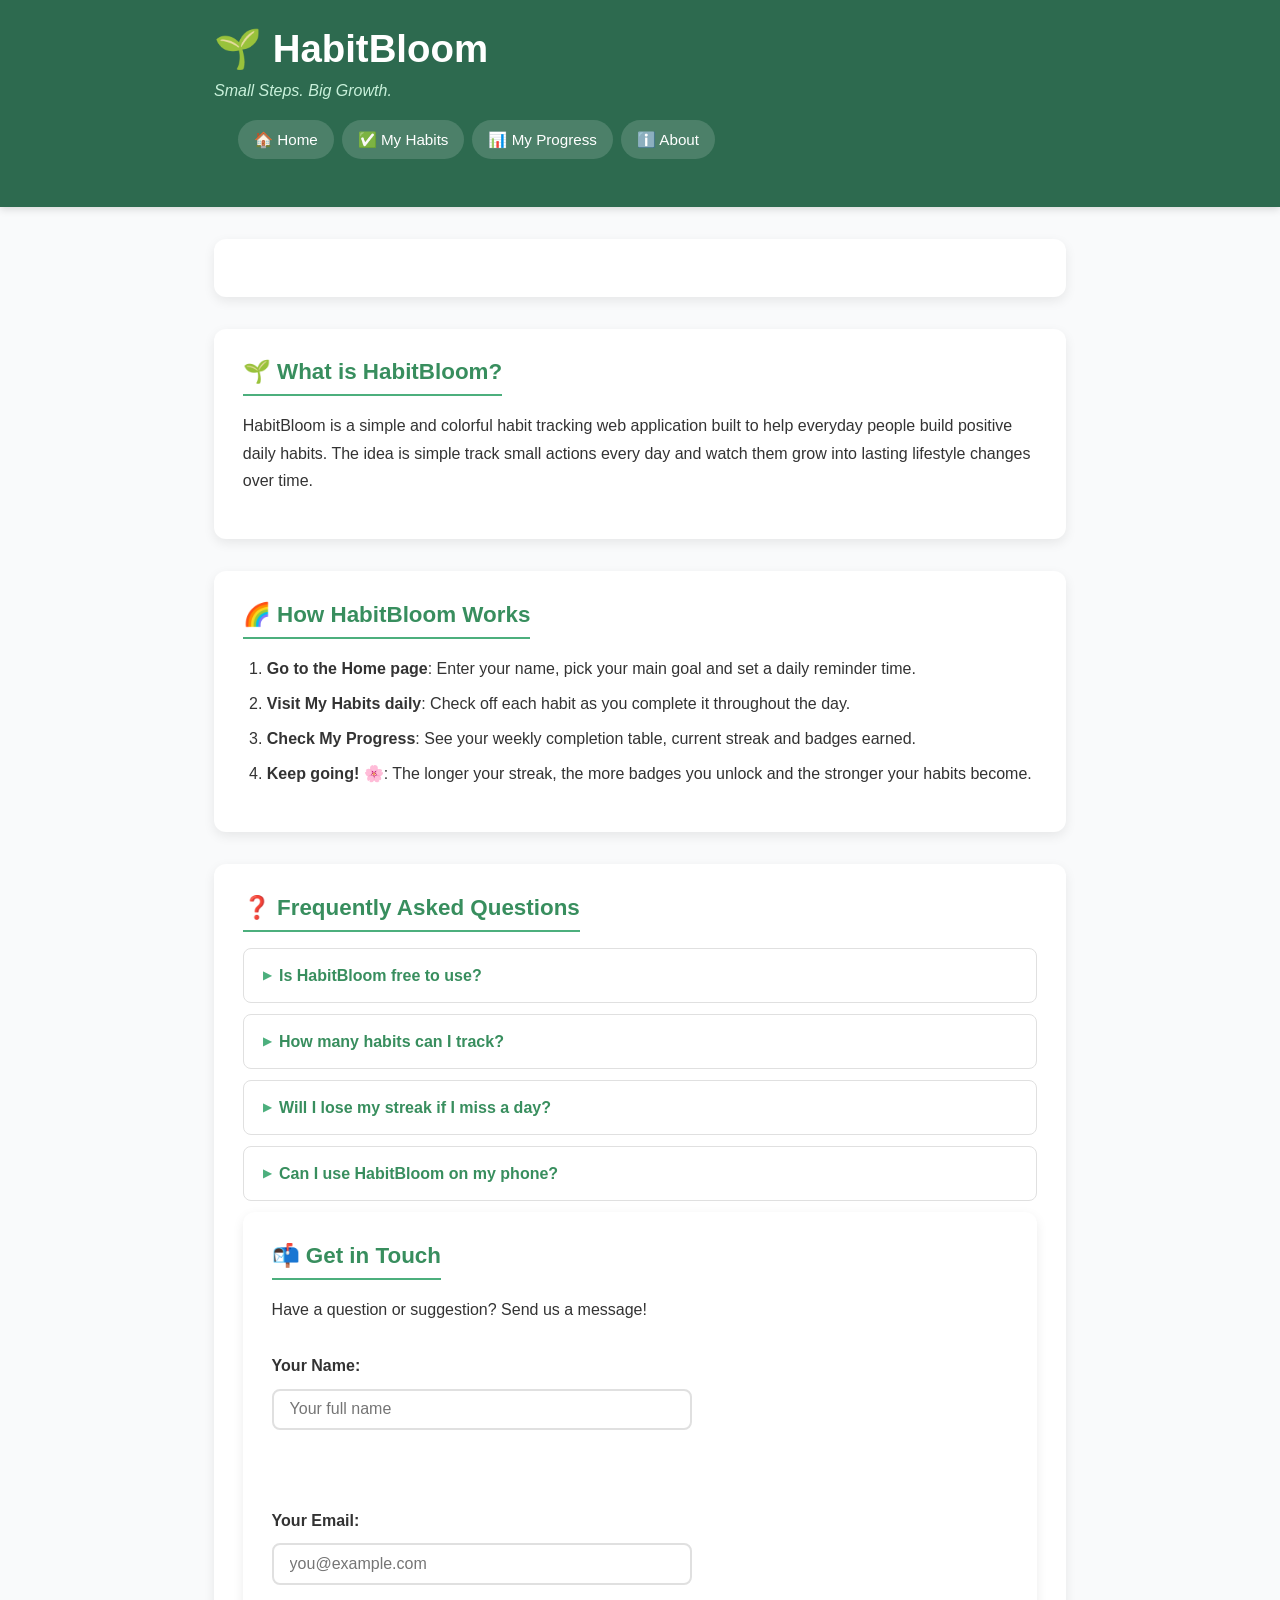
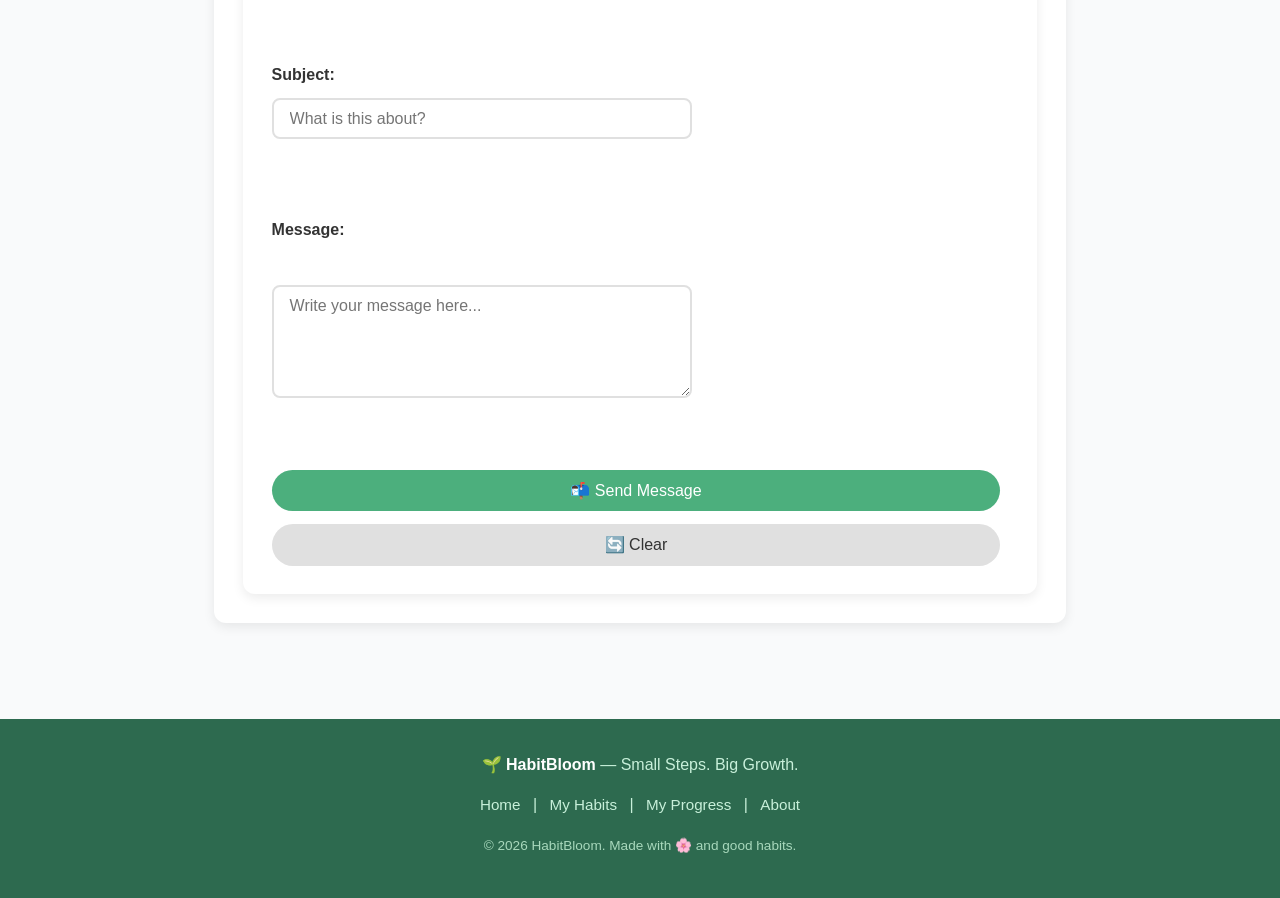
==== commit 715bba86: "changes to few files" ====
--- a/about.html
+++ b/about.html
@@ -45,7 +45,7 @@
       <p>
         HabitBloom is a simple and colorful habit tracking web application
         built to help everyday people build positive daily habits. The idea is
-        simple — <mark>track small actions every day</mark> and watch them grow
+        simple track small actions every day and watch them grow
         into lasting lifestyle changes over time.
       </p>
     </section>
@@ -55,19 +55,19 @@
       <h3>🌈 How HabitBloom Works</h3>
       <ol>
         <li>
-          <strong>Go to the Home page</strong> — Enter your name, pick your
+          <strong>Go to the Home page</strong>: Enter your name, pick your
           main goal and set a daily reminder time.
         </li>
         <li>
-          <strong>Visit My Habits daily</strong> — Check off each habit as you
+          <strong>Visit My Habits daily</strong>: Check off each habit as you
           complete it throughout the day.
         </li>
         <li>
-          <strong>Check My Progress</strong> — See your weekly completion
+          <strong>Check My Progress</strong>: See your weekly completion
           table, current streak and badges earned.
         </li>
         <li>
-          <strong>Keep going! 🌸</strong> — The longer your streak, the more
+          <strong>Keep going! 🌸</strong>: The longer your streak, the more
           badges you unlock and the stronger your habits become.
         </li>
       </ol>
@@ -185,9 +185,7 @@
       <a href="progress.html">My Progress</a> |
       <a href="about.html">About</a>
     </nav>
-    <address>
-      Contact: <a href="mailto:hello@habitbloom.com">hello@habitbloom.com</a>
-    </address>
+
     <p>
       <small>&copy; <time datetime="2026">2026</time> HabitBloom. Made with 🌸 and good habits.</small>
     </p>
--- a/style.css
+++ b/style.css
@@ -93,19 +93,19 @@
 }
 
 blockquote {
-  border-left: 4px solid var(--color-accent);
+  border-left: 4px solid var(--color-primary);
   padding: 1rem 1.5rem;
-  background-color: #fff5f8;
+  background-color: #e8f5e9;
   border-radius: 0 var(--border-radius) var(--border-radius) 0;
   margin: 1rem 0;
   font-style: italic;
-  color: var(--color-text-light);
+  color: var(--color-text);
 }
 
 blockquote footer {
   margin-top: 0.5rem;
   font-size: 0.9rem;
-  color: var(--color-text-light);
+  color: var(--color-text);
   font-style: normal;
 }
 
--- a/style.css
+++ b/style.css
@@ -93,19 +93,19 @@
 }
 
 blockquote {
-  border-left: 4px solid var(--color-accent);
+  border-left: 4px solid var(--color-primary);
   padding: 1rem 1.5rem;
-  background-color: #fff5f8;
+  background-color: #e8f5e9;
   border-radius: 0 var(--border-radius) var(--border-radius) 0;
   margin: 1rem 0;
   font-style: italic;
-  color: var(--color-text-light);
+  color: var(--color-text);
 }
 
 blockquote footer {
   margin-top: 0.5rem;
   font-size: 0.9rem;
-  color: var(--color-text-light);
+  color: var(--color-text);
   font-style: normal;
 }
 
